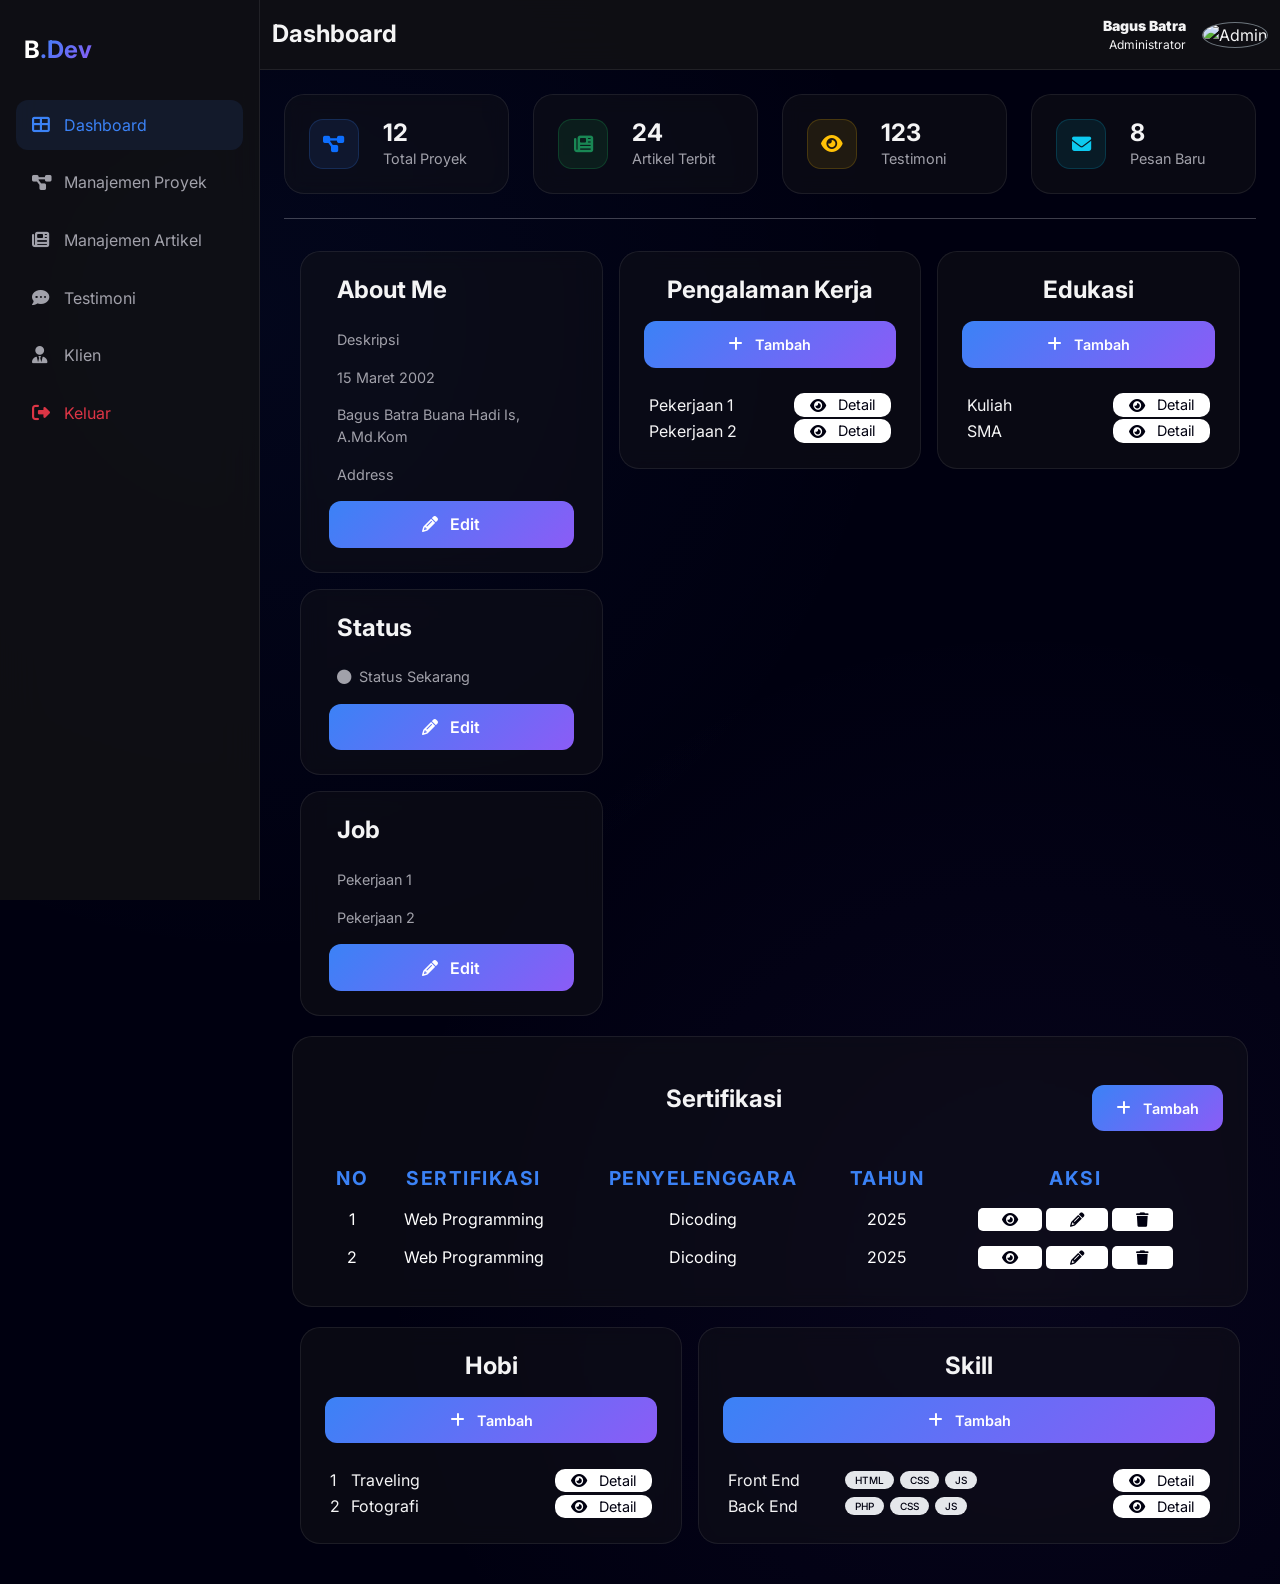
==== admin.html @ 7f1f14d9 "update" ====
<!DOCTYPE html>
<html lang="id">
<head>
    <meta charset="UTF-8">
    <meta name="viewport" content="width=device-width, initial-scale=1.0">
    <title>Admin Dashboard | Bagus Batara</title>
    <!-- Favicon -->
    <link rel="icon" type="image/svg+xml" href="data:image/svg+xml,<svg xmlns=%22http://www.w3.org/2000/svg%22 viewBox=%220 0 100 100%22><text y=%22.9em%22 font-size=%2290%22 fill=%22%233b82f6%22>B</text></svg>">
    <!-- Bootstrap 5 CSS -->
    <link href="https://cdn.jsdelivr.net/npm/bootstrap@5.3.0/dist/css/bootstrap.min.css" rel="stylesheet">
    <!-- Font Awesome -->
    <link rel="stylesheet" href="https://cdnjs.cloudflare.com/ajax/libs/font-awesome/6.4.0/css/all.min.css">
    <!-- Google Fonts -->
    <link href="https://fonts.googleapis.com/css2?family=Inter:wght@300;400;500;600;700&display=swap" rel="stylesheet">
    <!-- Custom Admin CSS -->
    <link rel="stylesheet" href="css/admin.css">
</head>
<body class="admin-body">

    <!-- Sidebar -->
    <div class="admin-sidebar" id="sidebar">
        <div class="sidebar-header">
            <a href="index.html" class="brand">B<span>.Dev</span></a>
            <button class="btn d-lg-none text-white" id="close-sidebar">
                <i class="fas fa-times"></i>
            </button>
        </div>
        <div class="sidebar-menu">
            <ul class="nav flex-column">
                <li class="nav-item">
                    <a class="nav-link active" href="#" data-view="dashboard">
                        <i class="fas fa-th-large"></i> Dashboard
                    </a>
                </li>
                <li class="nav-item">
                    <a class="nav-link" href="#" data-view="projects">
                        <i class="fas fa-project-diagram"></i> Manajemen Proyek
                    </a>
                </li>
                <li class="nav-item">
                    <a class="nav-link" href="#" data-view="articles">
                        <i class="fas fa-newspaper"></i> Manajemen Artikel
                    </a>
                </li>
                <li class="nav-item">
                    <a class="nav-link" href="#" data-view="testimonials">
                        <i class="fas fa-comment-dots"></i> Testimoni
                    </a>
                </li>
                <li class="nav-item">
                    <a class="nav-link" href="#" data-view="clients">
                        <i class="fas fa-user-tie"></i> Klien
                    </a>
                </li>
                <li class="nav-item mt-auto">
                    <a class="nav-link text-danger" href="index.html">
                        <i class="fas fa-sign-out-alt"></i> Keluar
                    </a>
                </li>
            </ul>
        </div>
    </div>

    <!-- Main Content -->
    <div class="admin-main">
        <div class="sidebar-overlay" id="sidebar-overlay"></div>
        <!-- Top Navbar -->
        <nav class="admin-topbar">
            <div class="container-fluid d-flex align-items-center justify-content-between">
                <button class="btn text-white d-lg-none" id="toggle-sidebar">
                    <i class="fas fa-bars"></i>
                </button>
                <h4 class="mb-0 fw-bold" id="view-title">Dashboard</h4>
                <div class="admin-user d-flex align-items-center gap-3">
                    <div class="text-end d-none d-sm-block">
                        <p class="mb-0 fw-bold small"><b>Bagus Batra</b></p>
                        <p class="mb-0 smaller">Administrator</p>
                    </div>
                    <img src="https://picsum.photos/seed/admin/40/40" alt="Admin" class="rounded-circle border border-secondary">
                </div>
            </div>
        </nav>

        <!-- Content Area -->
        <div class="admin-content p-4">
            <div id="view-container">
                <!-- Dashboard View (Default) -->
                <div id="dashboard-view" class="view-section">
                    <div class="row g-4 mb-4">
                        <div class="col-md-3">
                            <div class="stat-card">
                                <div class="icon bg-primary-soft"><i class="fas fa-project-diagram text-primary"></i></div>
                                <div class="data">
                                    <h3>12</h3>
                                    <p>Total Proyek</p>
                                </div>
                            </div>
                        </div>
                        <div class="col-md-3">
                            <div class="stat-card">
                                <div class="icon bg-success-soft"><i class="fas fa-newspaper text-success"></i></div>
                                <div class="data">
                                    <h3>24</h3>
                                    <p>Artikel Terbit</p>
                                </div>
                            </div>
                        </div>
                        <div class="col-md-3">
                            <div class="stat-card">
                                <div class="icon bg-warning-soft"><i class="fas fa-eye text-warning"></i></div>
                                <div class="data">
                                    <h3>123</h3>
                                    <p>Testimoni</p>
                                </div>
                            </div>
                        </div>
                        <div class="col-md-3">
                            <div class="stat-card">
                                <div class="icon bg-info-soft"><i class="fas fa-envelope text-info"></i></div>
                                <div class="data">
                                    <h3>8</h3>
                                    <p>Pesan Baru</p>
                                </div>
                            </div>
                        </div>
                    </div>

                    <hr>

                    <!-- DATA PENTING -->
                     <div class="container-fluid p-3">
                        <!-- ROW 1 -->
                        <div class="row g-3">
                            <!-- KIRI -->
                            <div class="col-md-4">
                                <div class="row g-3">
                                    <div class="col-12">
                                        <div class="stat-card">
                                            <div class="container">
                                                <div class="row pb-4">
                                                    <h3>About Me</h3>
                                                </div>
                                                <div class="row g-3">
                                                    <p>Deskripsi</p>
                                                    <p>15 Maret 2002</p>
                                                    <p>Bagus Batra Buana Hadi Is, A.Md.Kom</p>
                                                    <p>Address</p>
                                                    <button class="btn btn-primary-modern" data-bs-toggle="modal" data-bs-target="#aboutModal">
                                                        <i class="fas fa-pencil me-2"></i> Edit
                                                    </button>
                                                </div>
                                            </div>
                                        </div>
                                    </div>
                                    <div class="col-12">
                                        <div class="stat-card">
                                            <div class="container">
                                                <div class="row pb-4">
                                                    <h3>Status</h3>
                                                </div>
                                                <div class="row g-3">
                                                    <p><i class="fas fa-circle me-2"></i>Status Sekarang</p>
                                                    <button class="btn btn-primary-modern" data-bs-toggle="modal" data-bs-target="#statusModal">
                                                        <i class="fas fa-pencil me-2"></i> Edit
                                                    </button>
                                                </div>
                                            </div>
                                        </div>
                                    </div>
                                    <div class="col-12">
                                        <div class="stat-card">
                                            <div class="container">
                                                <div class="row pb-4">
                                                    <h3>Job</h3>
                                                </div>
                                                <div class="row g-3">
                                                    <p>Pekerjaan 1</p>
                                                    <p>Pekerjaan 2</p>
                                                    <button class="btn btn-primary-modern" data-bs-toggle="modal" data-bs-target="#jobModal">
                                                        <i class="fas fa-pencil me-2"></i> Edit
                                                    </button>
                                                </div>
                                            </div>
                                        </div>
                                    </div>
                                </div>
                            </div>

                            <!-- TENGAH -->
                            <div class="col-md-4">
                                <div class="stat-card">
                                     <div class="container">
                                        <div class="row pb-4 text-center">
                                            <h3 class="pb-3">Pengalaman Kerja</h3>
                                            <button class="btn btn-primary-modern">
                                                <i class="fas fa-plus me-2"></i> <a href="">Tambah</a>
                                            </button>
                                        </div>
                                        <div class="row g-3">
                                            <table class="mini-table">
                                            <tbody>
                                                <tr>
                                                    <td>Pekerjaan 1</td>
                                                    <td class="text-end"><a href=""><i class="fas fa-eye me-2"></i> Detail</a></td>
                                                </tr>
                                                <tr>
                                                    <td>Pekerjaan 2</td>
                                                    <td class="text-end"><a href=""><i class="fas fa-eye me-2"></i> Detail</a></td>
                                                </tr>
                                            </tbody>
                                            </table>
                                        </div>
                                    </div>
                                </div>
                            </div>

                            <!-- KANAN -->
                            <div class="col-md-4">
                                <div class="stat-card">
                                     <div class="container">
                                        <div class="row pb-4 text-center">
                                            <h3 class="pb-3">Edukasi</h3>
                                            <button class="btn btn-primary-modern">
                                                <i class="fas fa-plus me-2"></i> <a href="">Tambah</a>
                                            </button>
                                        </div>
                                        <div class="row g-3">
                                            <table class="mini-table">
                                            <tbody>
                                                <tr>
                                                    <td>Kuliah</td>
                                                    <td class="text-end"><a href=""><i class="fas fa-eye me-2"></i> Detail</a></td>
                                                </tr>
                                                <tr>
                                                    <td>SMA</td>
                                                    <td class="text-end"><a href=""><i class="fas fa-eye me-2"></i> Detail</a></td>
                                                </tr>
                                            </tbody>
                                            </table>
                                        </div>
                                    </div>
                                </div>
                            </div>
                        </div>

                        <!-- ROW 2 (FULL WIDTH) -->
                        <div class="row g-3 mt-1">
                            <div class="stat-card">
                                    <div class="container">
                                    <div class="row pb-4 text-center align-items-center">
                                        <div class="row m-4">
                                            <div class="col text-end">
                                                <h3 class="pb-3">Sertifikasi</h3>
                                            </div>
                                            <div class="col text-end">
                                                <button class="btn btn-primary-modern">
                                                    <i class="fas fa-plus me-2"></i> <a href="">Tambah</a>
                                                </button>
                                            </div>
                                        </div>
                                    </div>
                                    <div class="row g-3">
                                        <table class="certificate text-center">
                                            <thead>
                                                <tr>
                                                    <td>No</td>
                                                    <td>Sertifikasi</td>
                                                    <td>Penyelenggara</td>
                                                    <td>Tahun</td>
                                                    <td>Aksi</td>
                                                </tr>
                                            </thead>
                                            <tbody>
                                                <tr>
                                                    <td>1</td>
                                                    <td>Web Programming</td>
                                                    <td>Dicoding</td>
                                                    <td>2025</td>
                                                    <td>
                                                        <a href=""> <i class="fas fa-eye me-2"></i></a>
                                                        <a href=""> <i class="fas fa-pencil me-2"></i></a>
                                                        <a href=""> <i class="fas fa-trash me-2"></i></a>
                                                    </td>
                                                </tr>
                                                <tr>
                                                    <td>2</td>
                                                    <td>Web Programming</td>
                                                    <td>Dicoding</td>
                                                    <td>2025</td>
                                                    <td>
                                                        <a href=""> <i class="fas fa-eye me-2"></i></a>
                                                        <a href=""> <i class="fas fa-pencil me-2"></i></a>
                                                        <a href=""> <i class="fas fa-trash me-2"></i></a>
                                                    </td>
                                                </tr>
                                            </tbody>
                                        </table>
                                    </div>
                                </div>
                            </div>
                        </div>

                        <!-- ROW 3 -->
                        <div class="row g-3 mt-1">
                            <div class="col-md-5">
                                <div class="stat-card">
                                     <div class="container">
                                        <div class="row pb-4 text-center">
                                            <h3 class="pb-3">Hobi</h3>
                                            <button class="btn btn-primary-modern">
                                                <i class="fas fa-plus me-2"></i> <a href="">Tambah</a>
                                            </button>
                                        </div>
                                        <div class="row g-3">
                                            <table class="mini-table">
                                            <tbody>
                                                <tr>
                                                    <td>1</td>
                                                    <td>Traveling</td>
                                                    <td class="text-end"><a href=""><i class="fas fa-eye me-2"></i> Detail</a></td>
                                                </tr>
                                                <tr>
                                                    <td>2</td>
                                                    <td>Fotografi</td>
                                                    <td class="text-end"><a href=""><i class="fas fa-eye me-2"></i> Detail</a></td>
                                                </tr>
                                            </tbody>
                                            </table>
                                        </div>
                                    </div>
                                </div>
                            </div>
                            <div class="col-md-7">
                                <div class="stat-card">
                                     <div class="container">
                                        <div class="row pb-4 text-center">
                                            <h3 class="pb-3">Skill</h3>
                                            <button class="btn btn-primary-modern">
                                                <i class="fas fa-plus me-2"></i> <a href="">Tambah</a>
                                            </button>
                                        </div>
                                        <div class="row g-3">
                                            <table class="mini-table">
                                            <tbody>
                                                <tr>
                                                    <td>Front End</td>
                                                    <td>
                                                        <div class="skill-wrapper">
                                                            <span class="skill-tag">HTML</span>
                                                            <span class="skill-tag">CSS</span>
                                                            <span class="skill-tag">JS</span>
                                                        </div>
                                                    </td>
                                                    <td class="text-end"><a href=""><i class="fas fa-eye me-2"></i> Detail</a></td>
                                                </tr>
                                                <tr>
                                                    <td>Back End</td>
                                                    <td>
                                                        <div class="skill-wrapper">
                                                            <span class="skill-tag">PHP</span>
                                                            <span class="skill-tag">CSS</span>
                                                            <span class="skill-tag">JS</span>
                                                        </div>
                                                    </td>
                                                    <td class="text-end"><a href=""><i class="fas fa-eye me-2"></i> Detail</a></td>
                                                </tr>
                                            </tbody>
                                            </table>
                                        </div>
                                    </div>
                                </div>
                            </div>
                        </div>
                        </div>
                </div>

                <!-- Projects View -->
                <div id="projects-view" class="view-section d-none">
                    <div class="d-flex justify-content-between align-items-center mb-4 view-header-actions">
                        <h5 class="mb-0">Daftar Proyek</h5>
                        <div class="d-flex gap-3 view-header-actions">
                            <div class="search-box">
                                <input type="text" class="form-control admin-input py-2" placeholder="Cari proyek...">
                            </div>
                            <button class="btn btn-primary-modern" data-bs-toggle="modal" data-bs-target="#projectModal">
                                <i class="fas fa-plus me-2"></i> Tambah Proyek
                            </button>
                        </div>
                    </div>
                    <div class="admin-card">
                        <div class="card-body p-0">
                            <div class="table-responsive">
                                <table class="table table-dark-custom mb-0">
                                    <thead>
                                        <tr>
                                            <th>ID</th>
                                            <th>Judul</th>
                                            <th>Kategori</th>
                                            <th>Tahun</th>
                                            <th>Aksi</th>
                                        </tr>
                                    </thead>
                                    <tbody id="projects-table-body">
                                        <!-- Data will be populated by JS -->
                                    </tbody>
                                </table>
                            </div>
                        </div>
                    </div>
                </div>

                <!-- Articles View -->
                <div id="articles-view" class="view-section d-none">
                    <div class="d-flex justify-content-between align-items-center mb-4 view-header-actions">
                        <h5 class="mb-0">Daftar Artikel</h5>
                        <div class="d-flex gap-3 view-header-actions">
                            <div class="search-box">
                                <input type="text" class="form-control admin-input py-2" placeholder="Cari artikel...">
                            </div>
                            <button class="btn btn-primary-modern" data-bs-toggle="modal" data-bs-target="#articleModal">
                                <i class="fas fa-plus me-2"></i> Tulis Artikel
                            </button>
                        </div>
                    </div>
                    <div class="admin-card">
                        <div class="card-body p-0">
                            <div class="table-responsive">
                                <table class="table table-dark-custom mb-0">
                                    <thead>
                                        <tr>
                                            <th>ID</th>
                                            <th>Judul</th>
                                            <th>Kategori</th>
                                            <th>Tanggal</th>
                                            <th>Aksi</th>
                                        </tr>
                                    </thead>
                                    <tbody id="articles-table-body">
                                        <!-- Data will be populated by JS -->
                                    </tbody>
                                </table>
                            </div>
                        </div>
                    </div>
                </div>

                <!-- Testimonials View -->
                <div id="testimonials-view" class="view-section d-none">
                    <div class="d-flex justify-content-between align-items-center mb-4 view-header-actions">
                        <h5 class="mb-0">Daftar Testimoni</h5>
                        <button class="btn btn-primary-modern">
                            <i class="fas fa-plus me-2"></i> Tambah Testimoni
                        </button>
                    </div>
                    <div class="admin-card">
                        <div class="card-body p-0">
                            <div class="table-responsive">
                                <table class="table table-dark-custom mb-0">
                                    <thead>
                                        <tr>
                                            <th>Nama</th>
                                            <th>Jabatan</th>
                                            <th>Pesan</th>
                                            <th>Aksi</th>
                                        </tr>
                                    </thead>
                                    <tbody id="testimonials-table-body">
                                        <!-- Data will be populated by JS -->
                                    </tbody>
                                </table>
                            </div>
                        </div>
                    </div>
                </div>

                <!-- Clients View -->
                <div id="clients-view" class="view-section d-none">
                    <div class="d-flex justify-content-between align-items-center mb-4 view-header-actions">
                        <h5 class="mb-0">Daftar Klien</h5>
                        <button class="btn btn-primary-modern" data-bs-toggle="modal" data-bs-target="#clientModal">
                            <i class="fas fa-plus me-2"></i> Tambah Klien
                        </button>
                    </div>
                    <div class="admin-card">
                        <div class="card-body p-0">
                            <div class="table-responsive">
                                <table class="table table-dark-custom mb-0">
                                    <thead>
                                        <tr>
                                            <th>Logo</th>
                                            <th>Nama Perusahaan</th>
                                            <th>Aksi</th>
                                        </tr>
                                    </thead>
                                    <tbody id="clients-table-body">
                                        <!-- Data will be populated by JS -->
                                    </tbody>
                                </table>
                            </div>
                        </div>
                    </div>
                </div>
                
                <!-- Other views will be handled similarly -->
            </div>
        </div>
    </div>

    <!-- Project Modal -->
    <div class="modal fade" id="projectModal" tabindex="-1">
        <div class="modal-dialog modal-lg">
            <div class="modal-content admin-modal">
                <div class="modal-header">
                    <h5 class="modal-title" id="projectModalTitle">Tambah Proyek</h5>
                    <button type="button" class="btn-close btn-close-white" data-bs-dismiss="modal"></button>
                </div>
                <div class="modal-body">
                    <form id="projectForm">
                        <input type="hidden" id="proj-id">
                        <div class="row g-3">
                            <div class="col-md-8">
                                <label class="form-label small text-muted">Judul Proyek</label>
                                <input type="text" class="form-control admin-input" id="proj-title" required>
                            </div>
                            <div class="col-md-4">
                                <label class="form-label small text-muted">Tahun</label>
                                <input type="number" class="form-control admin-input" id="proj-year" required>
                            </div>
                            <div class="col-md-6">
                                <label class="form-label small text-muted">Kategori</label>
                                <select class="form-select admin-input" id="proj-category">
                                    <option>Web Development</option>
                                    <option>Mobile Apps</option>
                                    <option>UI/UX Design</option>
                                    <option>Frontend Development</option>
                                    <option>Fullstack Development</option>
                                    <option>API Integration</option>
                                </select>
                            </div>
                            <div class="col-md-6">
                                <label class="form-label small text-muted">Tech Stack (Pisahkan dengan koma)</label>
                                <input type="text" class="form-control admin-input" id="proj-stack" placeholder="React, Node.js, etc">
                            </div>
                            <div class="col-12">
                                <label class="form-label small text-muted">Deskripsi</label>
                                <textarea class="form-control admin-input" id="proj-desc" rows="4"></textarea>
                            </div>
                            <div class="col-md-6">
                                <label class="form-label small text-muted">GitHub Link</label>
                                <input type="url" class="form-control admin-input" id="proj-github">
                            </div>
                            <div class="col-md-6">
                                <label class="form-label small text-muted">Demo Link</label>
                                <input type="url" class="form-control admin-input" id="proj-demo">
                            </div>
                        </div>
                    </form>
                </div>
                <div class="modal-footer">
                    <button type="button" class="btn btn-secondary" data-bs-dismiss="modal">Batal</button>
                    <button type="submit" form="projectForm" class="btn btn-primary-modern">Simpan Proyek</button>
                </div>
            </div>
        </div>
    </div>

    <!-- Article Modal -->
    <div class="modal fade" id="articleModal" tabindex="-1">
        <div class="modal-dialog modal-lg">
            <div class="modal-content admin-modal">
                <div class="modal-header">
                    <h5 class="modal-title" id="articleModalTitle">Tulis Artikel Baru</h5>
                    <button type="button" class="btn-close btn-close-white" data-bs-dismiss="modal"></button>
                </div>
                <div class="modal-body">
                    <form id="articleForm">
                        <input type="hidden" id="art-id">
                        <div class="row g-3">
                            <div class="col-md-8">
                                <label class="form-label small text-muted">Judul Artikel</label>
                                <input type="text" class="form-control admin-input" id="art-title" required>
                            </div>
                            <div class="col-md-4">
                                <label class="form-label small text-muted">Kategori</label>
                                <select class="form-select admin-input" id="art-category">
                                    <option>Teknologi</option>
                                    <option>Design</option>
                                    <option>Tutorial</option>
                                    <option>Productivity</option>
                                </select>
                            </div>
                            <div class="col-12">
                                <label class="form-label small text-muted">Konten Artikel (Markdown/HTML)</label>
                                <textarea class="form-control admin-input" id="art-content" rows="10"></textarea>
                            </div>
                            <div class="col-md-6">
                                <label class="form-label small text-muted">Thumbnail URL</label>
                                <input type="url" class="form-control admin-input" id="art-thumb">
                            </div>
                            <div class="col-md-6">
                                <label class="form-label small text-muted">Tanggal Terbit</label>
                                <input type="date" class="form-control admin-input" id="art-date">
                            </div>
                        </div>
                    </form>
                </div>
                <div class="modal-footer">
                    <button type="button" class="btn btn-secondary" data-bs-dismiss="modal">Batal</button>
                    <button type="submit" form="articleForm" class="btn btn-primary-modern">Terbitkan Artikel</button>
                </div>
            </div>
        </div>
    </div>

    <!-- Client Modal -->
    <div class="modal fade" id="clientModal" tabindex="-1">
        <div class="modal-dialog">
            <div class="modal-content admin-modal">
                <div class="modal-header">
                    <h5 class="modal-title" id="clientModalTitle">Tambah Klien</h5>
                    <button type="button" class="btn-close btn-close-white" data-bs-dismiss="modal"></button>
                </div>
                <div class="modal-body">
                    <form id="clientForm">
                        <input type="hidden" id="client-id">
                        <div class="mb-3">
                            <label class="form-label small text-muted">Nama Perusahaan</label>
                            <input type="text" class="form-control admin-input" id="client-name" required>
                        </div>
                        <div class="mb-3">
                            <label class="form-label small text-muted">Logo URL</label>
                            <input type="url" class="form-control admin-input" id="client-logo" placeholder="https://..." required>
                        </div>
                        <div class="mb-0">
                            <label class="form-label small text-muted">Website (Opsional)</label>
                            <input type="url" class="form-control admin-input" id="client-url">
                        </div>
                    </form>
                </div>
                <div class="modal-footer">
                    <button type="button" class="btn btn-secondary" data-bs-dismiss="modal">Batal</button>
                    <button type="submit" form="clientForm" class="btn btn-primary-modern">Simpan Klien</button>
                </div>
            </div>
        </div>
    </div>

    <!-- Bootstrap 5 JS Bundle -->
    <script src="https://cdn.jsdelivr.net/npm/bootstrap@5.3.0/dist/js/bootstrap.bundle.min.js"></script>
    <!-- Admin JS -->
    <script src="js/admin.js"></script>
</body>
</html>
---- css/admin.css ----
/* Admin Dashboard CSS */
:root {
    --admin-bg: #000010;
    --admin-sidebar: rgba(18, 18, 20, 0.8);
    --admin-card: rgba(24, 24, 27, 0.4);
    --admin-topbar: rgba(18, 18, 20, 0.8);
    --primary-color: #3b82f6;
    --primary-soft: rgba(59, 130, 246, 0.1);
    --success-soft: rgba(34, 197, 94, 0.1);
    --warning-soft: rgba(234, 179, 8, 0.1);
    --info-soft: rgba(6, 182, 212, 0.1);
    --text-muted: #a1a1aa;
    --border-color: rgba(255, 255, 255, 0.08);
    --glass-bg: rgba(255, 255, 255, 0.03);
    --glass-border: rgba(255, 255, 255, 0.05);
}

body.admin-body {
    background-color: var(--admin-bg);
    background-image: 
        radial-gradient(circle at 20% 20%, rgba(59, 130, 246, 0.05) 0%, transparent 40%),
        radial-gradient(circle at 80% 80%, rgba(139, 92, 246, 0.05) 0%, transparent 40%);
    color: #f4f4f5;
    font-family: 'Inter', sans-serif;
    overflow-x: hidden;
    min-height: 100vh;
}

/* Sidebar */
.admin-sidebar {
    position: fixed;
    left: 0;
    top: 0;
    bottom: 0;
    width: 260px;
    background-color: var(--admin-sidebar);
    backdrop-filter: blur(20px);
    -webkit-backdrop-filter: blur(20px);
    border-right: 1px solid var(--border-color);
    z-index: 1000;
    transition: all 0.3s ease;
}

.sidebar-header {
    padding: 2rem 1.5rem;
    display: flex;
    align-items: center;
    justify-content: space-between;
}

.sidebar-header .brand {
    font-size: 1.5rem;
    font-weight: 700;
    color: white;
    text-decoration: none;
}

.sidebar-header .brand span {
    background: linear-gradient(135deg, #3b82f6 0%, #8b5cf6 100%);
    -webkit-background-clip: text;
    -webkit-text-fill-color: transparent;
}

.sidebar-menu {
    padding: 0 1rem;
    height: calc(100% - 120px);
}

.sidebar-menu .nav-link {
    color: var(--text-muted);
    padding: 0.8rem 1rem;
    border-radius: 12px;
    margin-bottom: 0.5rem;
    display: flex;
    align-items: center;
    gap: 12px;
    transition: all 0.3s ease;
}

.sidebar-menu .nav-link i {
    width: 20px;
    font-size: 1.1rem;
}

.sidebar-menu .nav-link:hover,
.sidebar-menu .nav-link.active {
    background-color: var(--primary-soft);
    color: var(--primary-color);
}

/* Main Content Area */
.admin-main {
    margin-left: 260px;
    min-height: 100vh;
    transition: all 0.3s ease;
}

.admin-topbar {
    height: 70px;
    background-color: var(--admin-topbar);
    backdrop-filter: blur(20px);
    -webkit-backdrop-filter: blur(20px);
    border-bottom: 1px solid var(--border-color);
    display: flex;
    align-items: center;
    position: sticky;
    top: 0;
    z-index: 999;
}

.smaller {
    font-size: 0.75rem;
}

/* Cards */
.stat-card {
    background-color: var(--admin-card);
    backdrop-filter: blur(10px);
    -webkit-backdrop-filter: blur(10px);
    padding: 1.5rem;
    border-radius: 20px;
    border: 1px solid var(--border-color);
    display: flex;
    align-items: center;
    gap: 1.5rem;
    transition: transform 0.3s ease, border-color 0.3s ease;
}

.stat-card a {
    color: white;
    text-decoration: none;
    font-size: 0.9rem;
    transition: all 0.3s ease;
}
.certificate {
    color: white;
    border-collapse: separate;
    border-spacing: 0 12px;
    margin-top: -12px;
}
.certificate thead tr {
    border: none;
    color: var(--primary-color);
    font-weight: bold;
    font-size: 1.2rem;
    text-transform: uppercase;
    letter-spacing: 1.5px;
    padding: 1.2rem 1.5rem;
    border-bottom: 1px solid var(--border-color);
}
.certificate a {
    color: var(--admin-bg);
    background-color: white;
    padding: 0.2rem 1rem 0.2rem 1.5rem;
    border-radius: 5px;
}
.certificate a:hover {
    background: linear-gradient(135deg, #3b82f6 0%, #8b5cf6 100%);
    border: none;
    color: white;
    border-radius: 12px;
    padding: 0.3rem 1rem 0.3rem 1.5rem;
    font-weight: 600;
    font-weight: bold;
    transition: all 0.3s ease;
}
.mini-table a {
    color: var(--admin-bg);
    background-color: white;
    padding: 0.2rem 1rem;
    border-radius: 10px;
}
.mini-table a:hover {
    background: linear-gradient(135deg, #3b82f6 0%, #8b5cf6 100%);
    border: none;
    color: white;
    padding: 0.2rem 1.2rem;
    border-radius: 12px;
    font-weight: 600;
    font-weight: bold;
    transition: all 0.3s ease;
}
.skill-tag {
  display: inline-flex;
  align-items: center;
  background: #e5e7eb;
  color: var(--admin-bg);
  padding: 4px 10px;
  border-radius: 999px;
  font-size: 10px;
  font-weight: 500;
  line-height: 1;
  white-space: nowrap;
}

.skill-wrapper {
  display: flex;
  flex-wrap: wrap;
  align-items: center;
  gap: 6px;
}

.stat-card:hover {
    transform: translateY(-5px);
    border-color: rgba(59, 130, 246, 0.3);
}

.stat-card .icon {
    width: 50px;
    height: 50px;
    border-radius: 14px;
    display: flex;
    align-items: center;
    justify-content: center;
    font-size: 1.2rem;
}

.stat-card h3 {
    font-size: 1.5rem;
    font-weight: 700;
    margin-bottom: 0;
}

.stat-card p {
    color: var(--text-muted);
    margin-bottom: 0;
    font-size: 0.9rem;
}

.view-section {
    animation: fadeInView 0.5s cubic-bezier(0.4, 0, 0.2, 1);
}

@keyframes fadeInView {
    from { opacity: 0; transform: translateY(10px); }
    to { opacity: 1; transform: translateY(0); }
}

.admin-card {
    background-color: var(--admin-card);
    backdrop-filter: blur(10px);
    -webkit-backdrop-filter: blur(10px);
    border-radius: 24px;
    border: 1px solid var(--border-color);
    overflow: hidden;
    box-shadow: 0 10px 30px rgba(0, 0, 0, 0.2);
}

.admin-card .card-header {
    padding: 1.5rem 2rem;
    border-bottom: 1px solid var(--border-color);
    background: rgba(255, 255, 255, 0.02);
}

.admin-card .card-body {
    padding: 2rem;
}

/* Tables - Elegant Glass Style */
.table-dark-custom {
    color: #05053b;
    border-collapse: separate;
    border-spacing: 0 12px;
    margin-top: -12px;
}

.table-dark-custom thead th {
    background: #003181;
    border: none;
    color: white;
    font-weight: 600;
    font-size: 1rem;
    text-transform: uppercase;
    letter-spacing: 1.5px;
    padding: 1.2rem 1.5rem;
    border-bottom: 1px solid var(--border-color);
}

.table-dark-custom thead th:first-child {
    border-top-left-radius: 12px;
    border-bottom-left-radius: 12px;
}

.table-dark-custom thead th:last-child {
    border-top-right-radius: 12px;
    border-bottom-right-radius: 12px;
}

.table-dark-custom tbody tr {
    background-color: rgba(255, 255, 255, 0.02);
    backdrop-filter: blur(5px);
    transition: all 0.4s cubic-bezier(0.4, 0, 0.2, 1);
    position: relative;
}

.table-dark-custom tbody tr::after {
    content: '';
    position: absolute;
    inset: 0;
    border-radius: 16px;
    border: 1px solid transparent;
    pointer-events: none;
    transition: all 0.3s ease;
}

.table-dark-custom tbody tr:hover::after {
    border-color: rgba(99, 102, 241, 0.3);
    box-shadow: inset 0 0 15px rgba(99, 102, 241, 0.05);
}

.table-dark-custom tbody td {
    padding: 1.5rem;
    border-top: 1px solid rgba(255, 255, 255, 0.03);
    border-bottom: 1px solid rgba(255, 255, 255, 0.03);
    vertical-align: middle;
}

.table-dark-custom tbody td:first-child {
    border-left: 1px solid rgba(255, 255, 255, 0.05);
    border-top-left-radius: 16px;
    border-bottom-left-radius: 16px;
    font-family: 'JetBrains Mono', monospace;
    color: var(--primary);
    font-weight: 600;
}

.table-dark-custom tbody td:last-child {
    border-right: 1px solid rgba(255, 255, 255, 0.05);
    border-top-right-radius: 16px;
    border-bottom-right-radius: 16px;
}

.table-dark-custom tbody tr:hover {
    background-color: rgba(99, 102, 241, 0.05);
    border-color: var(--primary);
    box-shadow: 0 10px 30px rgba(0, 0, 0, 0.3), 0 0 20px rgba(99, 102, 241, 0.1);
}

.table-dark-custom tbody tr:hover td {
    border-color: rgba(99, 102, 241, 0.2);
    color: rgb(0, 0, 0);
}

.table-dark-custom .btn-action {
    width: 36px;
    height: 36px;
    border-radius: 10px;
    display: inline-flex;
    align-items: center;
    justify-content: center;
    transition: all 0.3s ease;
    background: rgba(255, 255, 255, 0.05);
    border: 1px solid var(--glass-border);
    color: var(--text-muted);
}

.table-dark-custom .btn-action:hover {
    background: green;
    color: white;
    border-color: var(--primary);
    transform: translateY(-2px);
}

.table-dark-custom .btn-action.btn-delete:hover {
    background: #ef4444;
    border-color: #ef4444;
}

.search-box {
    width: 250px;
}

/* Progress */
.progress-custom {
    height: 8px;
    background-color: rgba(255, 255, 255, 0.05);
    border-radius: 10px;
    overflow: hidden;
}

/* Buttons */
.btn-primary-modern {
    background: linear-gradient(135deg, #3b82f6 0%, #8b5cf6 100%);
    border: none;
    color: white;
    padding: 0.7rem 1.5rem;
    border-radius: 12px;
    font-weight: 600;
    transition: all 0.3s ease;
}

.btn-primary-modern:hover {
    transform: translateY(-2px);
    box-shadow: 0 10px 25px rgba(59, 130, 246, 0.3);
    color: white;
}

/* Modals */
.admin-modal {
    background-color: #121214;
    backdrop-filter: blur(20px);
    -webkit-backdrop-filter: blur(20px);
    border: 1px solid var(--border-color);
    border-radius: 28px;
    box-shadow: 0 25px 50px -12px rgba(0, 0, 0, 0.5);
}

.admin-modal .modal-header {
    border-bottom: 1px solid var(--border-color);
    padding: 2rem;
}

.admin-modal .modal-footer {
    border-top: 1px solid var(--border-color);
    padding: 1.5rem 2rem;
}

.admin-input {
    background-color: rgba(255, 255, 255, 0.03);
    border: 1px solid var(--border-color);
    color: white;
    border-radius: 12px;
    padding: 0.8rem 1.2rem;
}

.admin-input:focus {
    background-color: rgba(255, 255, 255, 0.06);
    border-color: var(--primary-color);
    color: white;
    box-shadow: 0 0 0 4px rgba(59, 130, 246, 0.1);
}

/* Badges */
.bg-primary-soft { background-color: var(--primary-soft); border: 1px solid rgba(59, 130, 246, 0.2); }
.bg-success-soft { background-color: var(--success-soft); border: 1px solid rgba(34, 197, 94, 0.2); }
.bg-warning-soft { background-color: var(--warning-soft); border: 1px solid rgba(234, 179, 8, 0.2); }
.bg-info-soft { background-color: var(--info-soft); border: 1px solid rgba(6, 182, 212, 0.2); }

.badge {
    padding: 0.6em 1em;
    border-radius: 10px;
    font-weight: 600;
    font-size: 0.7rem;
    text-transform: uppercase;
    letter-spacing: 0.5px;
    backdrop-filter: blur(4px);
}

.status-indicator {
    width: 8px;
    height: 8px;
    border-radius: 50%;
    display: inline-block;
    margin-right: 8px;
}

.status-online { background-color: #22c55e; box-shadow: 0 0 10px rgba(34, 197, 94, 0.5); }
.status-offline { background-color: #ef4444; box-shadow: 0 0 10px rgba(239, 68, 68, 0.5); }
.status-away { background-color: #eab308; box-shadow: 0 0 10px rgba(234, 179, 8, 0.5); }

/* Responsive Improvements */
@media (max-width: 991.98px) {
    .admin-topbar {
        padding: 0 1rem;
    }
    .admin-sidebar {
        left: -280px;
        width: 280px;
        box-shadow: 20px 0 50px rgba(0,0,0,0.5);
    }
    .admin-sidebar.active {
        left: 0;
    }
    .admin-main {
        margin-left: 0;
    }
    .admin-content {
        padding: 1.5rem !important;
    }
    .stat-card {
        padding: 1.2rem;
    }
    .admin-card .card-header {
        padding: 1.2rem 1.5rem;
    }
    .admin-card .card-body {
        padding: 1.5rem;
    }
    .search-box {
        width: 100%;
    }
    .view-header-actions {
        flex-direction: column;
        align-items: stretch !important;
        gap: 1rem !important;
    }
}

@media (max-width: 575.98px) {
    body.admin-body {
        padding-left: 10px;
        padding-right: 10px;
    }
    .admin-topbar h4 {
        font-size: 1.1rem;
    }
    .admin-user img {
        width: 32px;
        height: 32px;
    }
    .stat-card h3 {
        font-size: 1.2rem;
    }
    .stat-card {
        gap: 1rem;
    }
    .stat-card .icon {
        width: 40px;
        height: 40px;
        font-size: 1rem;
    }
    .table-dark-custom thead {
        display: none;
    }
    .table-dark-custom tbody td {
        padding: 1rem;
    }
    .table-dark-custom tbody td:last-child {
        padding-right: 1.5rem !important;
    }
    .table-responsive {
        border: none;
        margin: 0 -1.5rem;
        padding: 0 1.5rem;
    }
    .btn-primary-modern {
        width: 100%;
        text-align: center;
    }
    .admin-modal .modal-header,
    .admin-modal .modal-footer {
        padding: 1.2rem 1.5rem;
    }
    .admin-modal .modal-body {
        padding: 1.5rem;
    }
}

.sidebar-overlay {
    position: fixed;
    top: 0;
    left: 0;
    right: 0;
    bottom: 0;
    background: rgba(0,0,0,0.5);
    backdrop-filter: blur(4px);
    z-index: 999;
    display: none;
}

.sidebar-overlay.active {
    display: block;
}
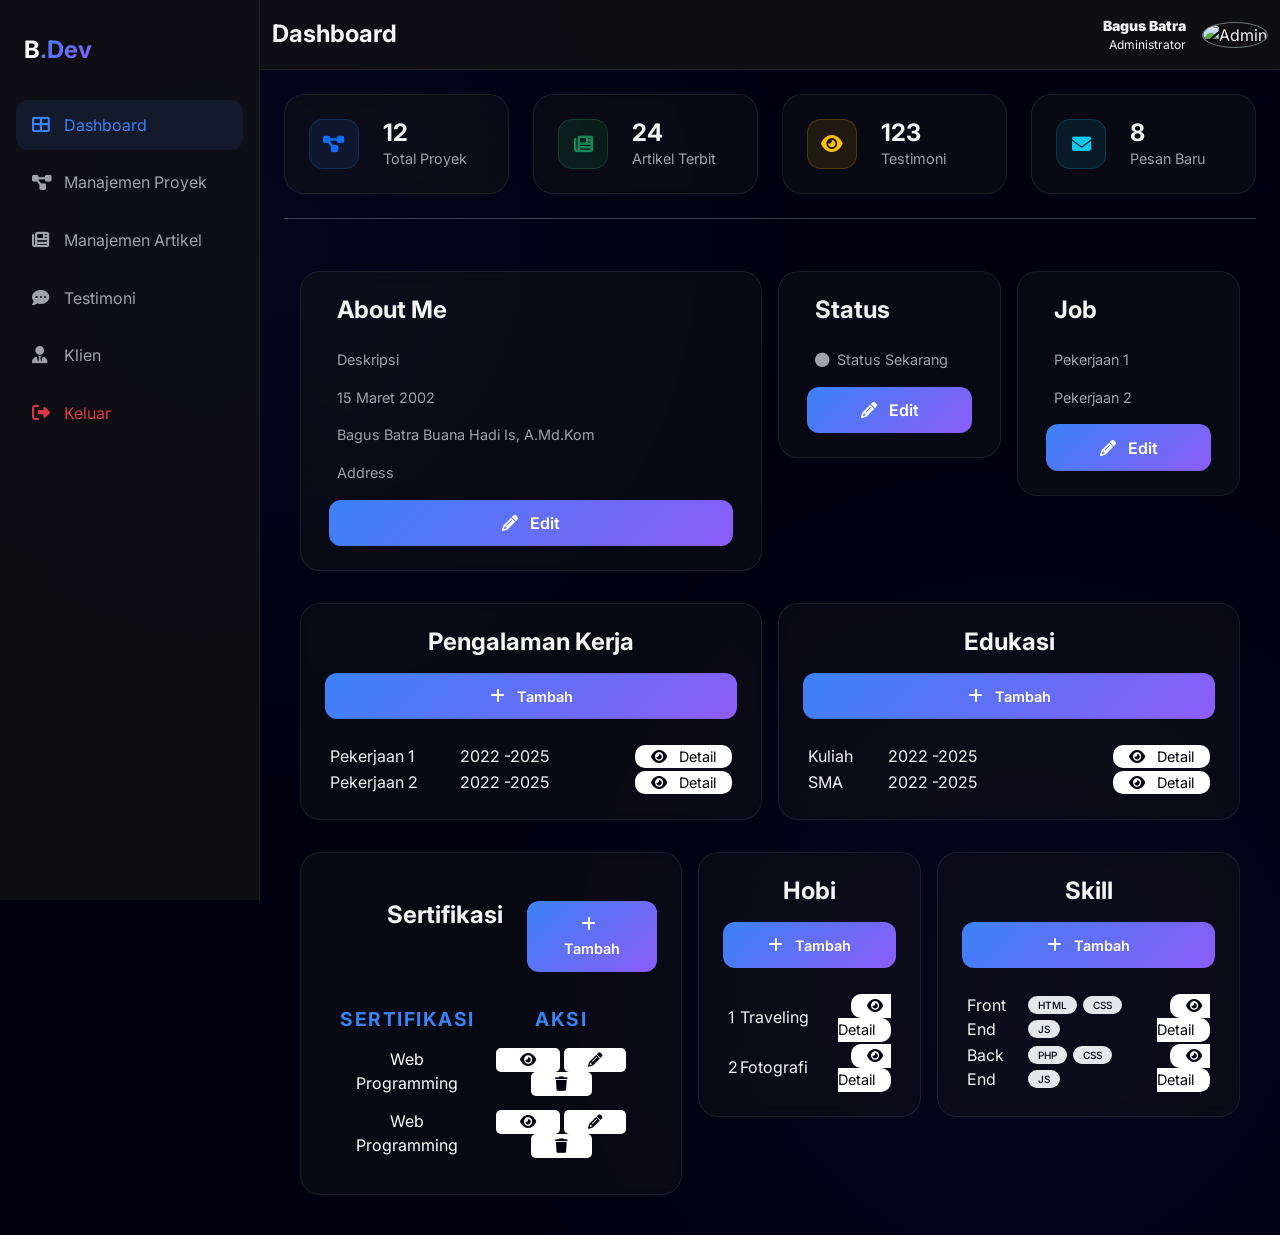
==== commit 7a415433: "update not completed" ====
--- a/admin.html
+++ b/admin.html
@@ -14,7 +14,19 @@
     <link href="https://fonts.googleapis.com/css2?family=Inter:wght@300;400;500;600;700&display=swap" rel="stylesheet">
     <!-- Custom Admin CSS -->
     <link rel="stylesheet" href="css/admin.css">
+    <link rel="stylesheet" href="css/modals.css">
 </head>
+
+<div id="modal-container"></div>
+
+<script>
+  fetch("modals.html")
+    .then(res => res.text())
+    .then(data => {
+      document.getElementById("modal-container").innerHTML = data;
+    });
+</script>
+
 <body class="admin-body">
 
     <!-- Sidebar -->
@@ -129,70 +141,66 @@
 
                     <!-- DATA PENTING -->
                      <div class="container-fluid p-3">
-                        <!-- ROW 1 -->
-                        <div class="row g-3">
-                            <!-- KIRI -->
-                            <div class="col-md-4">
-                                <div class="row g-3">
-                                    <div class="col-12">
-                                        <div class="stat-card">
-                                            <div class="container">
-                                                <div class="row pb-4">
-                                                    <h3>About Me</h3>
-                                                </div>
-                                                <div class="row g-3">
-                                                    <p>Deskripsi</p>
-                                                    <p>15 Maret 2002</p>
-                                                    <p>Bagus Batra Buana Hadi Is, A.Md.Kom</p>
-                                                    <p>Address</p>
-                                                    <button class="btn btn-primary-modern" data-bs-toggle="modal" data-bs-target="#aboutModal">
-                                                        <i class="fas fa-pencil me-2"></i> Edit
-                                                    </button>
-                                                </div>
-                                            </div>
+                        <div class="row g-3 mt-1 mb-3">
+                            <div class="col-md-6">
+                                <div class="stat-card">
+                                    <div class="container">
+                                        <div class="row pb-4">
+                                            <h3>About Me</h3>
+                                        </div>
+                                        <div class="row g-3">
+                                            <p>Deskripsi</p>
+                                            <p>15 Maret 2002</p>
+                                            <p>Bagus Batra Buana Hadi Is, A.Md.Kom</p>
+                                            <p>Address</p>
+                                            <button class="btn btn-primary-modern" data-bs-toggle="modal" data-bs-target="#aboutModal">
+                                                <i class="fas fa-pencil me-2"></i> Edit
+                                            </button>
                                         </div>
                                     </div>
-                                    <div class="col-12">
-                                        <div class="stat-card">
-                                            <div class="container">
-                                                <div class="row pb-4">
-                                                    <h3>Status</h3>
-                                                </div>
-                                                <div class="row g-3">
-                                                    <p><i class="fas fa-circle me-2"></i>Status Sekarang</p>
-                                                    <button class="btn btn-primary-modern" data-bs-toggle="modal" data-bs-target="#statusModal">
-                                                        <i class="fas fa-pencil me-2"></i> Edit
-                                                    </button>
-                                                </div>
-                                            </div>
+                                </div>
+                            </div>
+                            <div class="col-md-3">
+                                <div class="stat-card">
+                                    <div class="container">
+                                        <div class="row pb-4">
+                                            <h3>Status</h3>
+                                        </div>
+                                        <div class="row g-3">
+                                            <p><i class="fas fa-circle me-2"></i>Status Sekarang</p>
+                                            <button class="btn btn-primary-modern" data-bs-toggle="modal" data-bs-target="#statusModal">
+                                                <i class="fas fa-pencil me-2"></i> Edit
+                                            </button>
                                         </div>
                                     </div>
-                                    <div class="col-12">
-                                        <div class="stat-card">
-                                            <div class="container">
-                                                <div class="row pb-4">
-                                                    <h3>Job</h3>
-                                                </div>
-                                                <div class="row g-3">
-                                                    <p>Pekerjaan 1</p>
-                                                    <p>Pekerjaan 2</p>
-                                                    <button class="btn btn-primary-modern" data-bs-toggle="modal" data-bs-target="#jobModal">
-                                                        <i class="fas fa-pencil me-2"></i> Edit
-                                                    </button>
-                                                </div>
-                                            </div>
+                                </div>
+                            </div>
+                            <div class="col-md-3">
+                                <div class="stat-card">
+                                    <div class="container">
+                                        <div class="row pb-4">
+                                            <h3>Job</h3>
+                                        </div>
+                                        <div class="row g-3">
+                                            <p>Pekerjaan 1</p>
+                                            <p>Pekerjaan 2</p>
+                                            <button class="btn btn-primary-modern" data-bs-toggle="modal" data-bs-target="#jobModal">
+                                                <i class="fas fa-pencil me-2"></i> Edit
+                                            </button>
                                         </div>
                                     </div>
                                 </div>
                             </div>
+                        </div>
 
                             <!-- TENGAH -->
-                            <div class="col-md-4">
+                        <div class="row g-3 mt-1 mb-3">
+                            <div class="col-md-6">
                                 <div class="stat-card">
                                      <div class="container">
                                         <div class="row pb-4 text-center">
                                             <h3 class="pb-3">Pengalaman Kerja</h3>
-                                            <button class="btn btn-primary-modern">
+                                            <button class="btn btn-primary-modern" data-bs-toggle="modal" data-bs-target="#experienceModal">
                                                 <i class="fas fa-plus me-2"></i> <a href="">Tambah</a>
                                             </button>
                                         </div>
@@ -201,11 +209,13 @@
                                             <tbody>
                                                 <tr>
                                                     <td>Pekerjaan 1</td>
-                                                    <td class="text-end"><a href=""><i class="fas fa-eye me-2"></i> Detail</a></td>
+                                                    <td>2022 -2025</td>
+                                                    <td class="text-end"><a href="#"><i class="fas fa-eye me-2"></i> Detail</a></td>
                                                 </tr>
                                                 <tr>
                                                     <td>Pekerjaan 2</td>
-                                                    <td class="text-end"><a href=""><i class="fas fa-eye me-2"></i> Detail</a></td>
+                                                    <td>2022 -2025</td>
+                                                    <td class="text-end"><a href="#"><i class="fas fa-eye me-2"></i> Detail</a></td>
                                                 </tr>
                                             </tbody>
                                             </table>
@@ -215,12 +225,12 @@
                             </div>
 
                             <!-- KANAN -->
-                            <div class="col-md-4">
+                            <div class="col-md-6">
                                 <div class="stat-card">
                                      <div class="container">
                                         <div class="row pb-4 text-center">
                                             <h3 class="pb-3">Edukasi</h3>
-                                            <button class="btn btn-primary-modern">
+                                            <button class="btn btn-primary-modern" data-bs-toggle="modal" data-bs-target="#educationModal">
                                                 <i class="fas fa-plus me-2"></i> <a href="">Tambah</a>
                                             </button>
                                         </div>
@@ -229,11 +239,13 @@
                                             <tbody>
                                                 <tr>
                                                     <td>Kuliah</td>
-                                                    <td class="text-end"><a href=""><i class="fas fa-eye me-2"></i> Detail</a></td>
+                                                    <td>2022 -2025</td>
+                                                    <td class="text-end"><a href="#"><i class="fas fa-eye me-2"></i> Detail</a></td>
                                                 </tr>
                                                 <tr>
                                                     <td>SMA</td>
-                                                    <td class="text-end"><a href=""><i class="fas fa-eye me-2"></i> Detail</a></td>
+                                                    <td>2022 -2025</td>
+                                                    <td class="text-end"><a href="#"><i class="fas fa-eye me-2"></i> Detail</a></td>
                                                 </tr>
                                             </tbody>
                                             </table>
@@ -245,64 +257,54 @@
 
                         <!-- ROW 2 (FULL WIDTH) -->
                         <div class="row g-3 mt-1">
-                            <div class="stat-card">
-                                    <div class="container">
-                                    <div class="row pb-4 text-center align-items-center">
-                                        <div class="row m-4">
-                                            <div class="col text-end">
-                                                <h3 class="pb-3">Sertifikasi</h3>
+                            <div class="col-md-5">
+                                <div class="stat-card">
+                                        <div class="container">
+                                        <div class="row pb-4 text-center align-items-center">
+                                            <div class="row m-4">
+                                                <div class="col text-end">
+                                                    <h3 class="pb-3">Sertifikasi</h3>
+                                                </div>
+                                                <div class="col text-end">
+                                                    <button class="btn btn-primary-modern">
+                                                        <i class="fas fa-plus me-2"></i> <a href="">Tambah</a>
+                                                    </button>
+                                                </div>
                                             </div>
-                                            <div class="col text-end">
-                                                <button class="btn btn-primary-modern">
-                                                    <i class="fas fa-plus me-2"></i> <a href="">Tambah</a>
-                                                </button>
-                                            </div>
+                                        </div>
+                                        <div class="row g-3">
+                                            <table class="certificate text-center">
+                                                <thead>
+                                                    <tr>
+                                                        <td>Sertifikasi</td>
+                                                        <td>Aksi</td>
+                                                    </tr>
+                                                </thead>
+                                                <tbody>
+                                                    <tr>
+                                                        <td>Web Programming</td>
+                                                        <td>
+                                                            <a href=""> <i class="fas fa-eye me-2"></i></a>
+                                                            <a href=""> <i class="fas fa-pencil me-2"></i></a>
+                                                            <a href=""> <i class="fas fa-trash me-2"></i></a>
+                                                        </td>
+                                                    </tr>
+                                                    <tr>
+                                                        <td>Web Programming</td>
+                                                        <td>
+                                                            <a href=""> <i class="fas fa-eye me-2"></i></a>
+                                                            <a href=""> <i class="fas fa-pencil me-2"></i></a>
+                                                            <a href=""> <i class="fas fa-trash me-2"></i></a>
+                                                        </td>
+                                                    </tr>
+                                                </tbody>
+                                            </table>
                                         </div>
                                     </div>
-                                    <div class="row g-3">
-                                        <table class="certificate text-center">
-                                            <thead>
-                                                <tr>
-                                                    <td>No</td>
-                                                    <td>Sertifikasi</td>
-                                                    <td>Penyelenggara</td>
-                                                    <td>Tahun</td>
-                                                    <td>Aksi</td>
-                                                </tr>
-                                            </thead>
-                                            <tbody>
-                                                <tr>
-                                                    <td>1</td>
-                                                    <td>Web Programming</td>
-                                                    <td>Dicoding</td>
-                                                    <td>2025</td>
-                                                    <td>
-                                                        <a href=""> <i class="fas fa-eye me-2"></i></a>
-                                                        <a href=""> <i class="fas fa-pencil me-2"></i></a>
-                                                        <a href=""> <i class="fas fa-trash me-2"></i></a>
-                                                    </td>
-                                                </tr>
-                                                <tr>
-                                                    <td>2</td>
-                                                    <td>Web Programming</td>
-                                                    <td>Dicoding</td>
-                                                    <td>2025</td>
-                                                    <td>
-                                                        <a href=""> <i class="fas fa-eye me-2"></i></a>
-                                                        <a href=""> <i class="fas fa-pencil me-2"></i></a>
-                                                        <a href=""> <i class="fas fa-trash me-2"></i></a>
-                                                    </td>
-                                                </tr>
-                                            </tbody>
-                                        </table>
-                                    </div>
-                                </div>
-                            </div>
-                        </div>
-
-                        <!-- ROW 3 -->
-                        <div class="row g-3 mt-1">
-                            <div class="col-md-5">
+                                </div>
+                            </div>
+
+                            <div class="col-md-3">
                                 <div class="stat-card">
                                      <div class="container">
                                         <div class="row pb-4 text-center">
@@ -330,7 +332,7 @@
                                     </div>
                                 </div>
                             </div>
-                            <div class="col-md-7">
+                            <div class="col-md-4">
                                 <div class="stat-card">
                                      <div class="container">
                                         <div class="row pb-4 text-center">
@@ -506,148 +508,213 @@
         </div>
     </div>
 
+    <!-- Admin Modals -->
+    <!-- Edit About Modal -->
+    <div class="modal fade" id="aboutModal" tabindex="-1" aria-hidden="true">
+      <div class="modal-dialog modal-lg modal-dialog-centered">
+        <div class="modal-content">
+          <div class="modal-header">
+            <h5 class="modal-title">Edit About</h5>
+            <button type="button" class="btn-close" data-bs-dismiss="modal" aria-label="Close"></button>
+          </div>
+          <div class="modal-body">
+            <form id="aboutForm">
+              <div class="mb-3">
+                <label class="form-label">Nama</label>
+                <input type="text" class="form-control" id="aboutName" placeholder="Masukkan nama">
+              </div>
+              <div class="mb-3">
+                <label class="form-label">Deskripsi</label>
+                <textarea class="form-control" rows="4" id="aboutDesc" placeholder="Masukkan deskripsi singkat"></textarea>
+              </div>
+            </form>
+          </div>
+          <div class="modal-footer">
+            <button type="button" class="btn btn-secondary" data-bs-dismiss="modal">Batal</button>
+            <button type="button" class="btn btn-primary" id="saveAbout">Simpan</button>
+          </div>
+        </div>
+      </div>
+    </div>
+
+    <!-- Status Modal -->
+    <div class="modal fade" id="statusModal" tabindex="-1" aria-hidden="true">
+      <div class="modal-dialog modal-dialog-centered">
+        <div class="modal-content">
+          <div class="modal-header">
+            <h5 class="modal-title">Edit Status</h5>
+            <button type="button" class="btn-close" data-bs-dismiss="modal" aria-label="Close"></button>
+          </div>
+          <div class="modal-body">
+            <form id="statusForm">
+              <div class="mb-3">
+                <label class="form-label">Status Saat Ini</label>
+                <input type="text" class="form-control" id="currentStatus" placeholder="Contoh: Aktif / Sedang Bekerja">
+              </div>
+            </form>
+          </div>
+          <div class="modal-footer">
+            <button type="button" class="btn btn-secondary" data-bs-dismiss="modal">Batal</button>
+            <button type="button" class="btn btn-primary">Simpan</button>
+          </div>
+        </div>
+      </div>
+    </div>
+
+    <!-- Job Modal -->
+    <div class="modal fade" id="jobModal" tabindex="-1" aria-hidden="true">
+      <div class="modal-dialog modal-dialog-centered">
+        <div class="modal-content">
+          <div class="modal-header">
+            <h5 class="modal-title">Edit Job</h5>
+            <button type="button" class="btn-close" data-bs-dismiss="modal" aria-label="Close"></button>
+          </div>
+          <div class="modal-body">
+            <form id="jobForm">
+              <div class="mb-3">
+                <label class="form-label">Pekerjaan</label>
+                <input type="text" class="form-control" id="jobTitle" placeholder="Masukkan nama pekerjaan">
+              </div>
+              <div class="mb-3">
+                <label class="form-label">Detail</label>
+                <textarea class="form-control" rows="3" id="jobDetail" placeholder="Masukkan deskripsi pekerjaan"></textarea>
+              </div>
+            </form>
+          </div>
+          <div class="modal-footer">
+            <button type="button" class="btn btn-secondary" data-bs-dismiss="modal">Batal</button>
+            <button type="button" class="btn btn-primary">Simpan</button>
+          </div>
+        </div>
+      </div>
+    </div>
+
     <!-- Project Modal -->
-    <div class="modal fade" id="projectModal" tabindex="-1">
-        <div class="modal-dialog modal-lg">
-            <div class="modal-content admin-modal">
-                <div class="modal-header">
-                    <h5 class="modal-title" id="projectModalTitle">Tambah Proyek</h5>
-                    <button type="button" class="btn-close btn-close-white" data-bs-dismiss="modal"></button>
+    <div class="modal fade" id="projectModal" tabindex="-1" aria-hidden="true">
+      <div class="modal-dialog modal-lg modal-dialog-centered">
+        <div class="modal-content">
+          <div class="modal-header">
+            <h5 class="modal-title">Tambah / Edit Proyek</h5>
+            <button type="button" class="btn-close" data-bs-dismiss="modal" aria-label="Close"></button>
+          </div>
+          <div class="modal-body">
+            <form id="projectForm">
+              <div class="mb-3">
+                <label class="form-label">Judul Proyek</label>
+                <input type="text" class="form-control" id="projectTitle" placeholder="Masukkan judul proyek">
+              </div>
+              <div class="mb-3">
+                <label class="form-label">Kategori</label>
+                <input type="text" class="form-control" id="projectCategory" placeholder="Contoh: Web Development">
+              </div>
+              <div class="row g-3">
+                <div class="col-md-6">
+                  <div class="mb-3">
+                    <label class="form-label">Tahun</label>
+                    <input type="number" class="form-control" id="projectYear" placeholder="2024">
+                  </div>
                 </div>
-                <div class="modal-body">
-                    <form id="projectForm">
-                        <input type="hidden" id="proj-id">
-                        <div class="row g-3">
-                            <div class="col-md-8">
-                                <label class="form-label small text-muted">Judul Proyek</label>
-                                <input type="text" class="form-control admin-input" id="proj-title" required>
-                            </div>
-                            <div class="col-md-4">
-                                <label class="form-label small text-muted">Tahun</label>
-                                <input type="number" class="form-control admin-input" id="proj-year" required>
-                            </div>
-                            <div class="col-md-6">
-                                <label class="form-label small text-muted">Kategori</label>
-                                <select class="form-select admin-input" id="proj-category">
-                                    <option>Web Development</option>
-                                    <option>Mobile Apps</option>
-                                    <option>UI/UX Design</option>
-                                    <option>Frontend Development</option>
-                                    <option>Fullstack Development</option>
-                                    <option>API Integration</option>
-                                </select>
-                            </div>
-                            <div class="col-md-6">
-                                <label class="form-label small text-muted">Tech Stack (Pisahkan dengan koma)</label>
-                                <input type="text" class="form-control admin-input" id="proj-stack" placeholder="React, Node.js, etc">
-                            </div>
-                            <div class="col-12">
-                                <label class="form-label small text-muted">Deskripsi</label>
-                                <textarea class="form-control admin-input" id="proj-desc" rows="4"></textarea>
-                            </div>
-                            <div class="col-md-6">
-                                <label class="form-label small text-muted">GitHub Link</label>
-                                <input type="url" class="form-control admin-input" id="proj-github">
-                            </div>
-                            <div class="col-md-6">
-                                <label class="form-label small text-muted">Demo Link</label>
-                                <input type="url" class="form-control admin-input" id="proj-demo">
-                            </div>
-                        </div>
-                    </form>
+                <div class="col-md-6">
+                  <div class="mb-3">
+                    <label class="form-label">Status</label>
+                    <input type="text" class="form-control" id="projectStatus" placeholder="Published / Archived">
+                  </div>
                 </div>
-                <div class="modal-footer">
-                    <button type="button" class="btn btn-secondary" data-bs-dismiss="modal">Batal</button>
-                    <button type="submit" form="projectForm" class="btn btn-primary-modern">Simpan Proyek</button>
-                </div>
-            </div>
-        </div>
+              </div>
+            </form>
+          </div>
+          <div class="modal-footer">
+            <button type="button" class="btn btn-secondary" data-bs-dismiss="modal">Batal</button>
+            <button type="button" class="btn btn-primary">Simpan</button>
+          </div>
+        </div>
+      </div>
     </div>
 
     <!-- Article Modal -->
-    <div class="modal fade" id="articleModal" tabindex="-1">
-        <div class="modal-dialog modal-lg">
-            <div class="modal-content admin-modal">
-                <div class="modal-header">
-                    <h5 class="modal-title" id="articleModalTitle">Tulis Artikel Baru</h5>
-                    <button type="button" class="btn-close btn-close-white" data-bs-dismiss="modal"></button>
-                </div>
-                <div class="modal-body">
-                    <form id="articleForm">
-                        <input type="hidden" id="art-id">
-                        <div class="row g-3">
-                            <div class="col-md-8">
-                                <label class="form-label small text-muted">Judul Artikel</label>
-                                <input type="text" class="form-control admin-input" id="art-title" required>
-                            </div>
-                            <div class="col-md-4">
-                                <label class="form-label small text-muted">Kategori</label>
-                                <select class="form-select admin-input" id="art-category">
-                                    <option>Teknologi</option>
-                                    <option>Design</option>
-                                    <option>Tutorial</option>
-                                    <option>Productivity</option>
-                                </select>
-                            </div>
-                            <div class="col-12">
-                                <label class="form-label small text-muted">Konten Artikel (Markdown/HTML)</label>
-                                <textarea class="form-control admin-input" id="art-content" rows="10"></textarea>
-                            </div>
-                            <div class="col-md-6">
-                                <label class="form-label small text-muted">Thumbnail URL</label>
-                                <input type="url" class="form-control admin-input" id="art-thumb">
-                            </div>
-                            <div class="col-md-6">
-                                <label class="form-label small text-muted">Tanggal Terbit</label>
-                                <input type="date" class="form-control admin-input" id="art-date">
-                            </div>
-                        </div>
-                    </form>
-                </div>
-                <div class="modal-footer">
-                    <button type="button" class="btn btn-secondary" data-bs-dismiss="modal">Batal</button>
-                    <button type="submit" form="articleForm" class="btn btn-primary-modern">Terbitkan Artikel</button>
-                </div>
-            </div>
-        </div>
+    <div class="modal fade" id="articleModal" tabindex="-1" aria-hidden="true">
+      <div class="modal-dialog modal-lg modal-dialog-centered">
+        <div class="modal-content">
+          <div class="modal-header">
+            <h5 class="modal-title">Tambah / Edit Artikel</h5>
+            <button type="button" class="btn-close" data-bs-dismiss="modal" aria-label="Close"></button>
+          </div>
+          <div class="modal-body">
+            <form id="articleForm">
+              <div class="mb-3">
+                <label class="form-label">Judul Artikel</label>
+                <input type="text" class="form-control" id="articleTitle" placeholder="Masukkan judul artikel">
+              </div>
+              <div class="mb-3">
+                <label class="form-label">Kategori</label>
+                <input type="text" class="form-control" id="articleCategory" placeholder="Contoh: Teknologi">
+              </div>
+              <div class="mb-3">
+                <label class="form-label">Tanggal</label>
+                <input type="date" class="form-control" id="articleDate">
+              </div>
+              <div class="mb-3">
+                <label class="form-label">Ringkasan</label>
+                <textarea class="form-control" rows="3" id="articleSummary" placeholder="Masukkan ringkasan singkat"></textarea>
+              </div>
+            </form>
+          </div>
+          <div class="modal-footer">
+            <button type="button" class="btn btn-secondary" data-bs-dismiss="modal">Batal</button>
+            <button type="button" class="btn btn-primary">Simpan</button>
+          </div>
+        </div>
+      </div>
     </div>
 
     <!-- Client Modal -->
-    <div class="modal fade" id="clientModal" tabindex="-1">
-        <div class="modal-dialog">
-            <div class="modal-content admin-modal">
-                <div class="modal-header">
-                    <h5 class="modal-title" id="clientModalTitle">Tambah Klien</h5>
-                    <button type="button" class="btn-close btn-close-white" data-bs-dismiss="modal"></button>
-                </div>
-                <div class="modal-body">
-                    <form id="clientForm">
-                        <input type="hidden" id="client-id">
-                        <div class="mb-3">
-                            <label class="form-label small text-muted">Nama Perusahaan</label>
-                            <input type="text" class="form-control admin-input" id="client-name" required>
-                        </div>
-                        <div class="mb-3">
-                            <label class="form-label small text-muted">Logo URL</label>
-                            <input type="url" class="form-control admin-input" id="client-logo" placeholder="https://..." required>
-                        </div>
-                        <div class="mb-0">
-                            <label class="form-label small text-muted">Website (Opsional)</label>
-                            <input type="url" class="form-control admin-input" id="client-url">
-                        </div>
-                    </form>
-                </div>
-                <div class="modal-footer">
-                    <button type="button" class="btn btn-secondary" data-bs-dismiss="modal">Batal</button>
-                    <button type="submit" form="clientForm" class="btn btn-primary-modern">Simpan Klien</button>
-                </div>
-            </div>
-        </div>
+    <div class="modal fade" id="clientModal" tabindex="-1" aria-hidden="true">
+      <div class="modal-dialog modal-dialog-centered">
+        <div class="modal-content">
+          <div class="modal-header">
+            <h5 class="modal-title">Tambah / Edit Klien</h5>
+            <button type="button" class="btn-close" data-bs-dismiss="modal" aria-label="Close"></button>
+          </div>
+          <div class="modal-body">
+            <form id="clientForm">
+              <div class="mb-3">
+                <label class="form-label">Nama Perusahaan</label>
+                <input type="text" class="form-control" id="clientName" placeholder="Masukkan nama perusahaan">
+              </div>
+              <div class="mb-3">
+                <label class="form-label">URL Logo</label>
+                <input type="url" class="form-control" id="clientLogo" placeholder="Masukkan URL logo">
+              </div>
+            </form>
+          </div>
+          <div class="modal-footer">
+            <button type="button" class="btn btn-secondary" data-bs-dismiss="modal">Batal</button>
+            <button type="button" class="btn btn-primary">Simpan</button>
+          </div>
+        </div>
+      </div>
+    </div>
+
+    <!-- Delete Confirmation Modal -->
+    <div class="modal fade" id="deleteModal" tabindex="-1" aria-hidden="true">
+      <div class="modal-dialog modal-sm modal-dialog-centered">
+        <div class="modal-content text-center p-3">
+          <div class="modal-body">
+            <h5 class="mb-2">Yakin ingin menghapus?</h5>
+            <p class="text-muted small">Data yang dihapus tidak dapat dikembalikan.</p>
+          </div>
+          <div class="d-flex justify-content-center gap-2 mb-3">
+            <button type="button" class="btn btn-secondary btn-sm" data-bs-dismiss="modal">Batal</button>
+            <button type="button" class="btn btn-danger btn-sm" id="confirmDelete">Hapus</button>
+          </div>
+        </div>
+      </div>
     </div>
 
     <!-- Bootstrap 5 JS Bundle -->
     <script src="https://cdn.jsdelivr.net/npm/bootstrap@5.3.0/dist/js/bootstrap.bundle.min.js"></script>
     <!-- Admin JS -->
     <script src="js/admin.js"></script>
+    <!-- <script src="js/modals.js"></script> -->
 </body>
 </html>
--- a/css/admin.css
+++ b/css/admin.css
@@ -395,25 +395,6 @@
     color: white;
 }
 
-/* Modals */
-.admin-modal {
-    background-color: #121214;
-    backdrop-filter: blur(20px);
-    -webkit-backdrop-filter: blur(20px);
-    border: 1px solid var(--border-color);
-    border-radius: 28px;
-    box-shadow: 0 25px 50px -12px rgba(0, 0, 0, 0.5);
-}
-
-.admin-modal .modal-header {
-    border-bottom: 1px solid var(--border-color);
-    padding: 2rem;
-}
-
-.admin-modal .modal-footer {
-    border-top: 1px solid var(--border-color);
-    padding: 1.5rem 2rem;
-}
 
 .admin-input {
     background-color: rgba(255, 255, 255, 0.03);
@@ -536,13 +517,6 @@
     .btn-primary-modern {
         width: 100%;
         text-align: center;
-    }
-    .admin-modal .modal-header,
-    .admin-modal .modal-footer {
-        padding: 1.2rem 1.5rem;
-    }
-    .admin-modal .modal-body {
-        padding: 1.5rem;
     }
 }
 
--- a/css/modals.css
+++ b/css/modals.css
@@ -0,0 +1,95 @@
+/* BACKDROP (gelap blur) */
+.modal-backdrop.show {
+  background: rgba(15, 23, 42, 0.8);
+  backdrop-filter: blur(6px);
+}
+
+/* CONTAINER MODAL */
+.modal-content {
+  border: none;
+  border-radius: 20px;
+  background: linear-gradient(145deg, #0f172a, #1e293b);
+  color: #e5e7eb;
+  box-shadow: 0 20px 60px rgba(0, 0, 0, 0.5);
+  overflow: hidden;
+}
+
+/* HEADER */
+.modal-header {
+  border-bottom: 1px solid rgba(255, 255, 255, 0.05);
+  padding: 16px 20px;
+}
+
+.modal-title {
+  font-weight: 600;
+  font-size: 18px;
+}
+
+/* BODY */
+.modal-body {
+  padding: 20px;
+}
+
+/* FOOTER */
+.modal-footer {
+  border-top: 1px solid rgba(255, 255, 255, 0.05);
+  padding: 16px 20px;
+}
+
+/* INPUT */
+.modal .form-control {
+  background: rgba(255, 255, 255, 0.05);
+  border: 1px solid transparent;
+  color: #e5e7eb;
+  border-radius: 10px;
+}
+
+.modal .form-control:focus {
+  border-color: #6366f1;
+  box-shadow: 0 0 0 2px rgba(99, 102, 241, 0.3);
+  background: rgba(255, 255, 255, 0.08);
+}
+
+/* TEXTAREA */
+.modal textarea.form-control {
+  resize: none;
+}
+
+/* BUTTON PRIMARY */
+.btn-primary {
+  background: linear-gradient(135deg, #6366f1, #8b5cf6);
+  border: none;
+  border-radius: 10px;
+  font-weight: 500;
+}
+
+.btn-primary:hover {
+  opacity: 0.9;
+}
+
+/* BUTTON SECONDARY */
+.btn-secondary {
+  background: rgba(255, 255, 255, 0.1);
+  border: none;
+  border-radius: 10px;
+  color: #e5e7eb;
+}
+
+.btn-secondary:hover {
+  background: rgba(255, 255, 255, 0.2);
+}
+
+/* BUTTON DANGER */
+.btn-danger {
+  border-radius: 10px;
+}
+
+/* CLOSE BUTTON */
+.btn-close {
+  filter: invert(1);
+  opacity: 0.6;
+}
+
+.btn-close:hover {
+  opacity: 1;
+}
